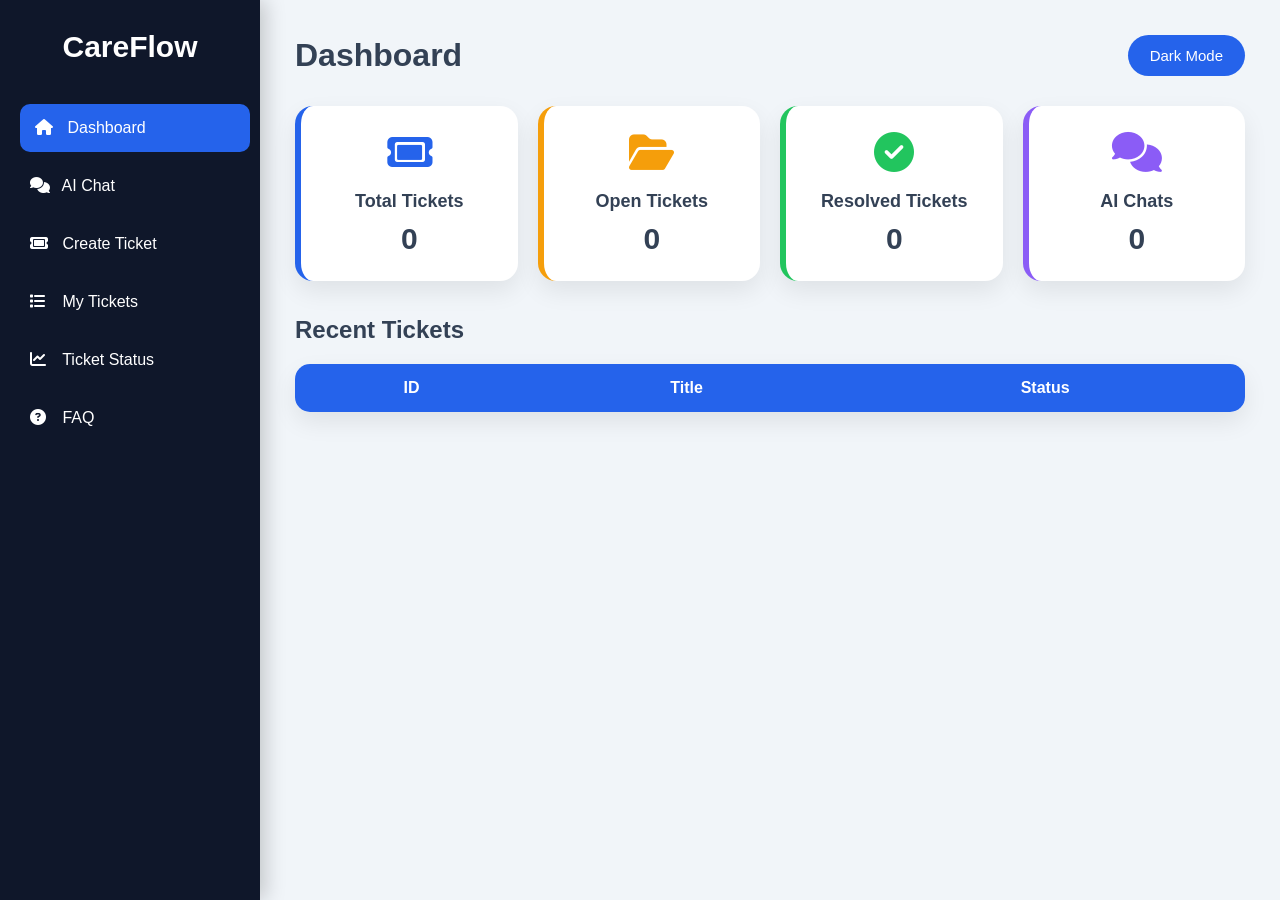
==== src/main/resources/static/index.html @ c7b6e56e "Add HTML/CSS/JS static frontend resources to src/main/resources/static" ====
<!DOCTYPE html>
<html lang="en">

<head>

    <meta charset="UTF-8">
    <meta name="viewport" content="width=device-width, initial-scale=1.0">

    <title>CareFlow CRM</title>

    <link rel="stylesheet" href="css/style.css">
    <link rel="stylesheet" href="css/dashboard.css">

    <link rel="stylesheet"
        href="https://cdnjs.cloudflare.com/ajax/libs/font-awesome/6.5.2/css/all.min.css">

</head>

<body>

<div class="container">

    <!-- Sidebar -->

    <aside class="sidebar">

        <h2>CareFlow</h2>

        <ul>

            <li class="active">
                <a href="index.html">
                    <i class="fa-solid fa-house"></i>
                    Dashboard
                </a>
            </li>

            <li>
                <a href="pages/chat.html">
                    <i class="fa-solid fa-comments"></i>
                    AI Chat
                </a>
            </li>

            <li>
                <a href="pages/create-ticket.html">
                    <i class="fa-solid fa-ticket"></i>
                    Create Ticket
                </a>
            </li>

            <li>
                <a href="pages/my-tickets.html">
                    <i class="fa-solid fa-list"></i>
                    My Tickets
                </a>
            </li>

            <li>
                <a href="pages/ticket-status.html">
                    <i class="fa-solid fa-chart-line"></i>
                    Ticket Status
                </a>
            </li>

            <li>
                <a href="pages/faq.html">
                    <i class="fa-solid fa-circle-question"></i>
                    FAQ
                </a>
            </li>

        </ul>

    </aside>

    <!-- Main -->

    <main class="main">

        <header>

            <h1>Dashboard</h1>

            <button id="themeBtn">Dark Mode</button>

        </header>

        <!-- Dashboard Cards -->

        <section class="cards">

            <div class="card card1">

                <div class="icon">
                    <i class="fa-solid fa-ticket"></i>
                </div>

                <h3>Total Tickets</h3>

                <p id="totalTickets">0</p>

            </div>

            <div class="card card2">

                <div class="icon">
                    <i class="fa-solid fa-folder-open"></i>
                </div>

                <h3>Open Tickets</h3>

                <p id="openTickets">0</p>

            </div>

            <div class="card card3">

                <div class="icon">
                    <i class="fa-solid fa-circle-check"></i>
                </div>

                <h3>Resolved Tickets</h3>

                <p id="resolvedTickets">0</p>

            </div>

            <div class="card card4">

                <div class="icon">
                    <i class="fa-solid fa-comments"></i>
                </div>

                <h3>AI Chats</h3>

                <p id="totalChats">0</p>

            </div>

        </section>

        <!-- Recent Tickets -->

        <section class="recent">

            <h2>Recent Tickets</h2>

            <table>

                <thead>

                    <tr>

                        <th>ID</th>
                        <th>Title</th>
                        <th>Status</th>

                    </tr>

                </thead>

                <tbody id="recentTickets">

                    <!-- Data will be loaded from Spring Boot -->

                </tbody>

            </table>

        </section>

    </main>

</div>

<!-- JavaScript -->
<script src="js/app.js"></script>

</body>

</html>
---- src/main/resources/static/css/style.css ----
/* ============================= */
/* CAREFLOW CRM GLOBAL STYLES */
/* ============================= */

*{
    margin:0;
    padding:0;
    box-sizing:border-box;
    font-family:Arial, Helvetica, sans-serif;
}

:root{
    --primary:#2563EB;
    --secondary:#1E40AF;
    --success:#22C55E;
    --warning:#F59E0B;
    --danger:#EF4444;
    --sidebar:#0F172A;
    --background:#F1F5F9;
    --card:#FFFFFF;
    --text:#334155;
    --shadow:0 10px 25px rgba(0,0,0,.08);
}

html,
body{
    width:100%;
    min-height:100%;
    background:var(--background);
    color:var(--text);
}

/* Layout */

.container{
    display:flex;
    min-height:100vh;
}

/* Sidebar */

.sidebar{
    width:260px;
    min-height:100vh;
    background:var(--sidebar);
    color:#fff;
    position:fixed;
    left:0;
    top:0;
    overflow-y:auto;
    box-shadow:5px 0 20px rgba(0,0,0,.2);
}

.sidebar h2{
    text-align:center;
    padding:30px 20px;
    font-size:30px;
}

.sidebar ul{
    list-style:none;
}

.sidebar li{
    margin:10px 15px;
    border-radius:10px;
    transition:.3s;
}

.sidebar li a{
    display:block;
    padding:15px;
    color:#fff;
    text-decoration:none;
    font-size:16px;
}

.sidebar li i{
    width:28px;
}

.sidebar li:hover,
.sidebar li.active{
    background:var(--primary);
    transform:translateX(5px);
}

/* Main */

.main{
    margin-left:260px;
    width:calc(100% - 260px);
    padding:35px;
}

/* Header */

header{
    display:flex;
    justify-content:space-between;
    align-items:center;
    margin-bottom:30px;
}

header h1{
    font-size:32px;
}

/* Button */

button{
    background:var(--primary);
    color:#fff;
    border:none;
    padding:12px 22px;
    border-radius:30px;
    cursor:pointer;
    font-size:15px;
    transition:.3s;
}

button:hover{
    background:var(--secondary);
}

/* Cards */

.cards{
    display:grid;
    grid-template-columns:repeat(auto-fit,minmax(220px,1fr));
    gap:20px;
}

.card{
    background:var(--card);
    padding:25px;
    border-radius:18px;
    box-shadow:var(--shadow);
    text-align:center;
    transition:.3s;
}

.card:hover{
    transform:translateY(-8px);
}

.card h3{
    margin:15px 0 10px;
    font-size:18px;
}

.card p{
    font-size:30px;
    font-weight:bold;
}

.icon{
    font-size:40px;
    color:var(--primary);
}

/* Table */

.recent{
    margin-top:35px;
}

.recent h2{
    margin-bottom:20px;
}

table{
    width:100%;
    border-collapse:collapse;
    background:#fff;
    border-radius:15px;
    overflow:hidden;
    box-shadow:var(--shadow);
}

th{
    background:var(--primary);
    color:#fff;
}

th,
td{
    padding:15px;
    text-align:center;
}

tr:nth-child(even){
    background:#f8fafc;
}

tr:hover{
    background:#dbeafe;
}

/* Forms */

input,
textarea,
select{
    width:100%;
    padding:12px;
    border:1px solid #ddd;
    border-radius:8px;
    margin-bottom:15px;
    outline:none;
}

input:focus,
textarea:focus,
select:focus{
    border-color:var(--primary);
}

/* Scrollbar */

::-webkit-scrollbar{
    width:8px;
}

::-webkit-scrollbar-thumb{
    background:var(--primary);
    border-radius:10px;
}

/* Responsive */

@media(max-width:768px){

    .sidebar{
        width:220px;
    }

    .main{
        margin-left:220px;
        width:calc(100% - 220px);
        padding:20px;
    }

    header{
        flex-direction:column;
        align-items:flex-start;
        gap:15px;
    }

    .cards{
        grid-template-columns:1fr;
    }
}

@media(max-width:600px){

    .sidebar{
        position:relative;
        width:100%;
        min-height:auto;
    }

    .main{
        margin-left:0;
        width:100%;
    }

    .container{
        flex-direction:column;
    }
}
---- src/main/resources/static/css/dashboard.css ----
.card1{
    border-left:6px solid #2563EB;
}

.card2{
    border-left:6px solid #F59E0B;
}

.card3{
    border-left:6px solid #22C55E;
}

.card4{
    border-left:6px solid #8B5CF6;
}

.card1 .icon{
    color:#2563EB;
}

.card2 .icon{
    color:#F59E0B;
}

.card3 .icon{
    color:#22C55E;
}

.card4 .icon{
    color:#8B5CF6;
}
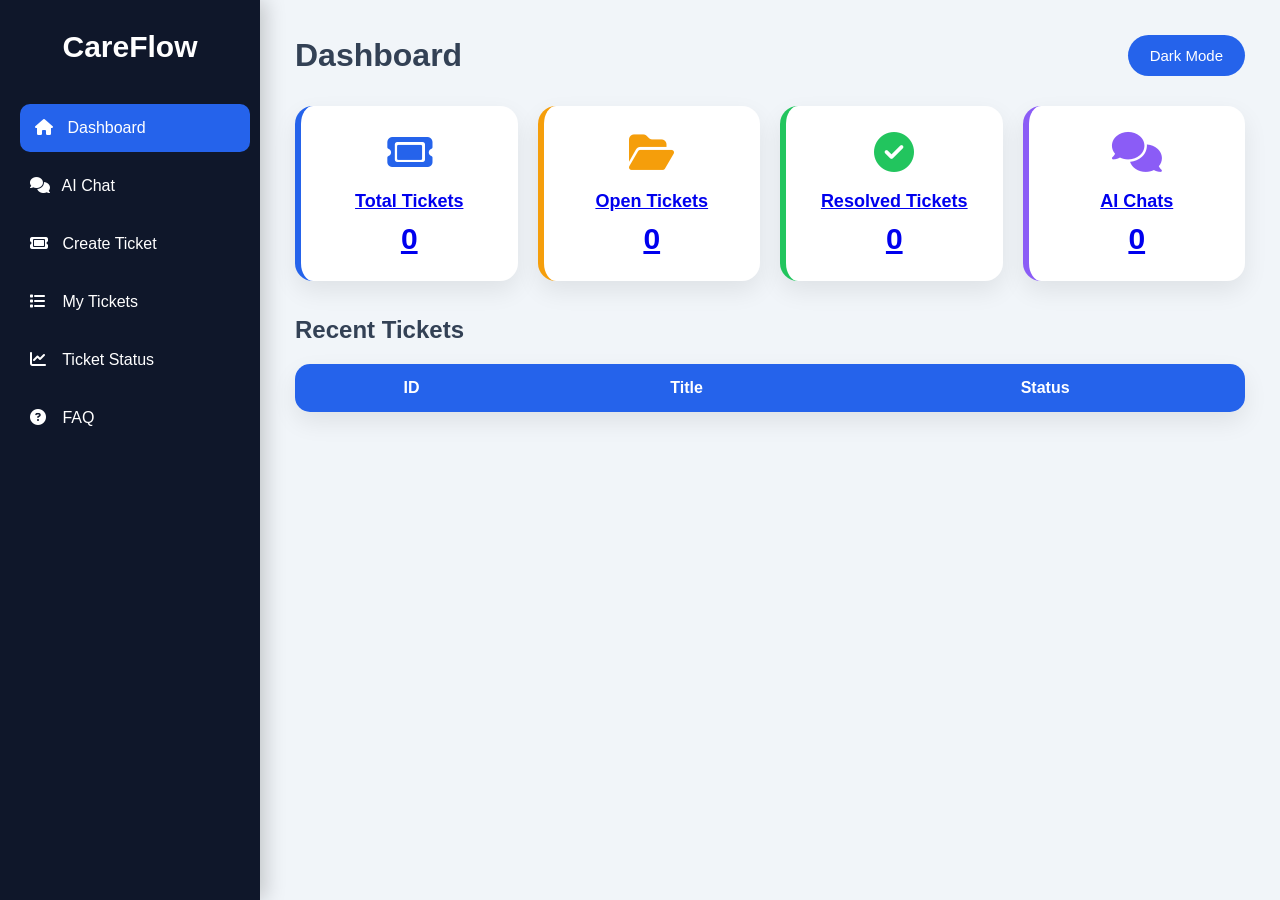
==== commit b17e4e36: "page navigation" ====
--- a/src/main/resources/static/index.html
+++ b/src/main/resources/static/index.html
@@ -90,8 +90,7 @@
 
         <section class="cards">
 
-            <div class="card card1">
-
+            <a class="card card1" href="pages/my-tickets.html">
                 <div class="icon">
                     <i class="fa-solid fa-ticket"></i>
                 </div>
@@ -99,11 +98,9 @@
                 <h3>Total Tickets</h3>
 
                 <p id="totalTickets">0</p>
+            </a>
 
-            </div>
-
-            <div class="card card2">
-
+            <a class="card card2" href="pages/my-tickets.html">
                 <div class="icon">
                     <i class="fa-solid fa-folder-open"></i>
                 </div>
@@ -111,11 +108,9 @@
                 <h3>Open Tickets</h3>
 
                 <p id="openTickets">0</p>
+            </a>
 
-            </div>
-
-            <div class="card card3">
-
+            <a class="card card3" href="pages/ticket-status.html">
                 <div class="icon">
                     <i class="fa-solid fa-circle-check"></i>
                 </div>
@@ -123,11 +118,9 @@
                 <h3>Resolved Tickets</h3>
 
                 <p id="resolvedTickets">0</p>
+            </a>
 
-            </div>
-
-            <div class="card card4">
-
+            <a class="card card4" href="pages/chat.html">
                 <div class="icon">
                     <i class="fa-solid fa-comments"></i>
                 </div>
@@ -135,8 +128,7 @@
                 <h3>AI Chats</h3>
 
                 <p id="totalChats">0</p>
-
-            </div>
+            </a>
 
         </section>
 
